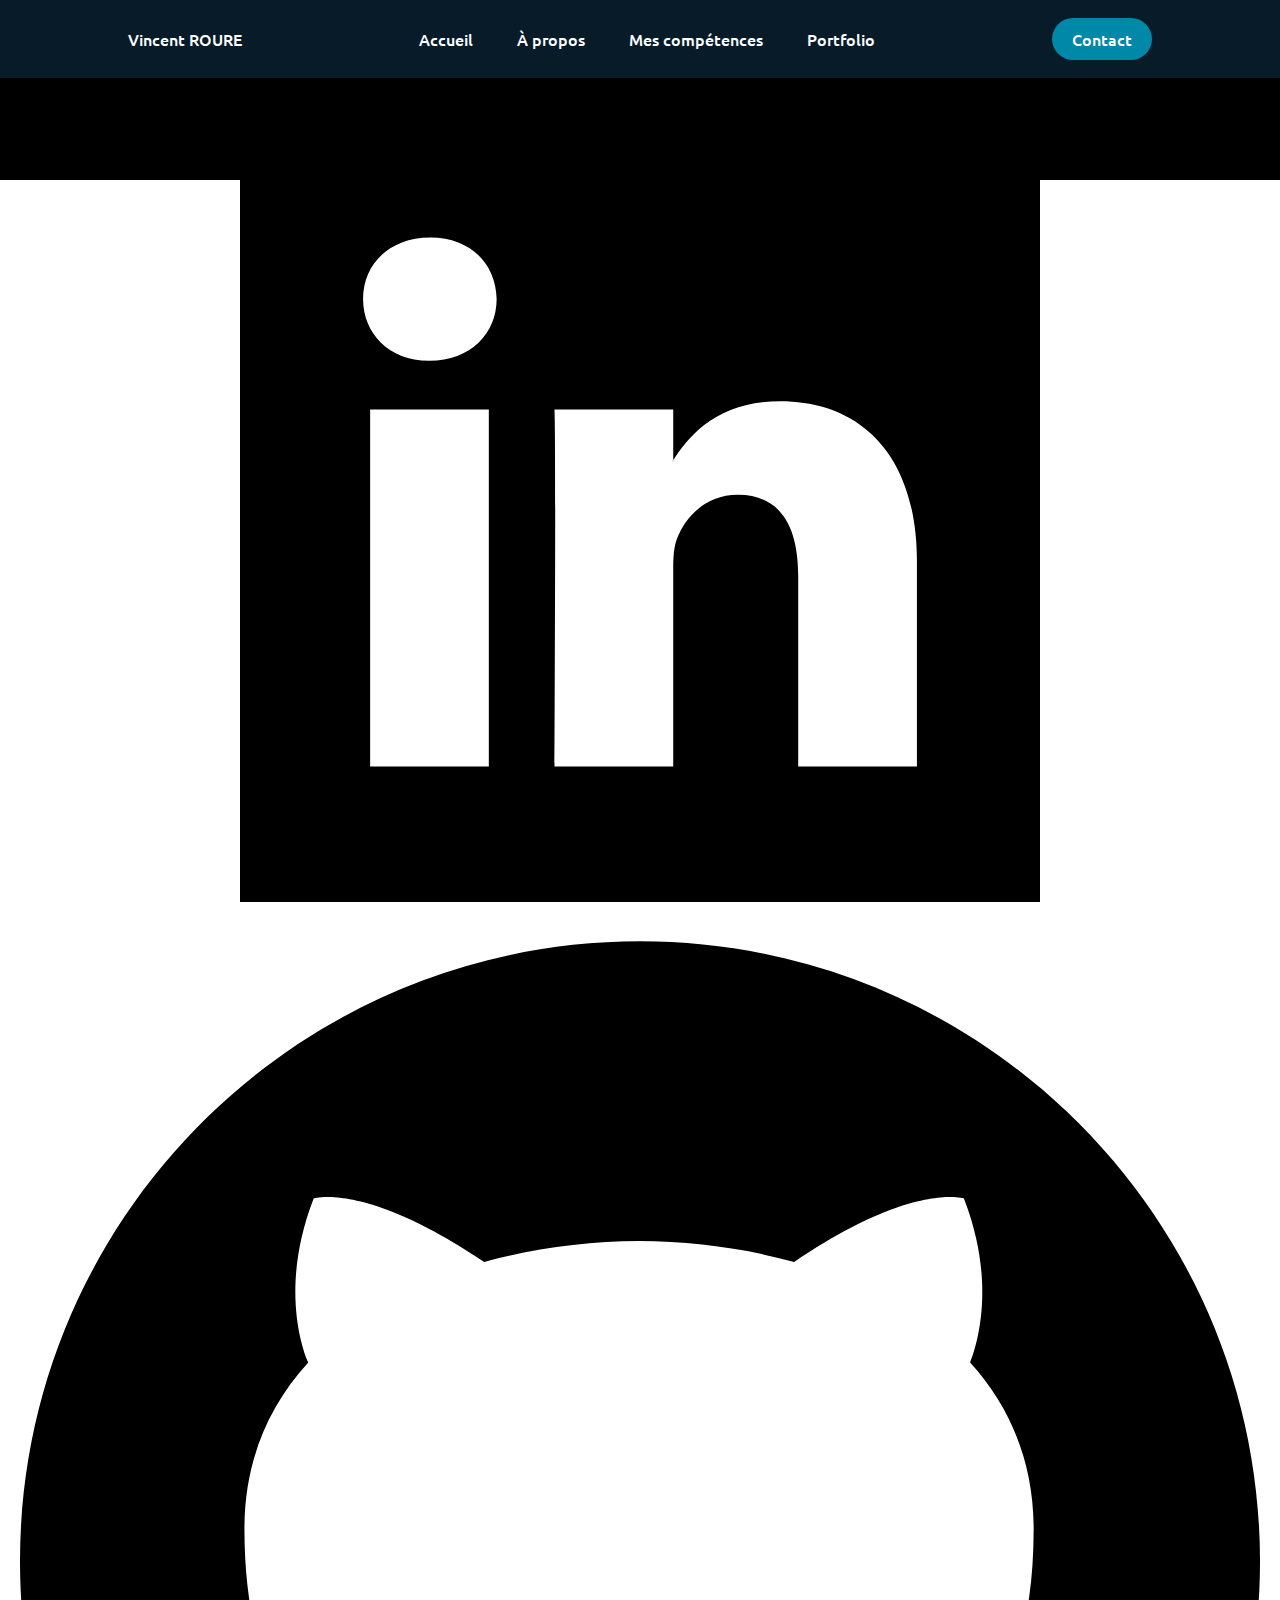
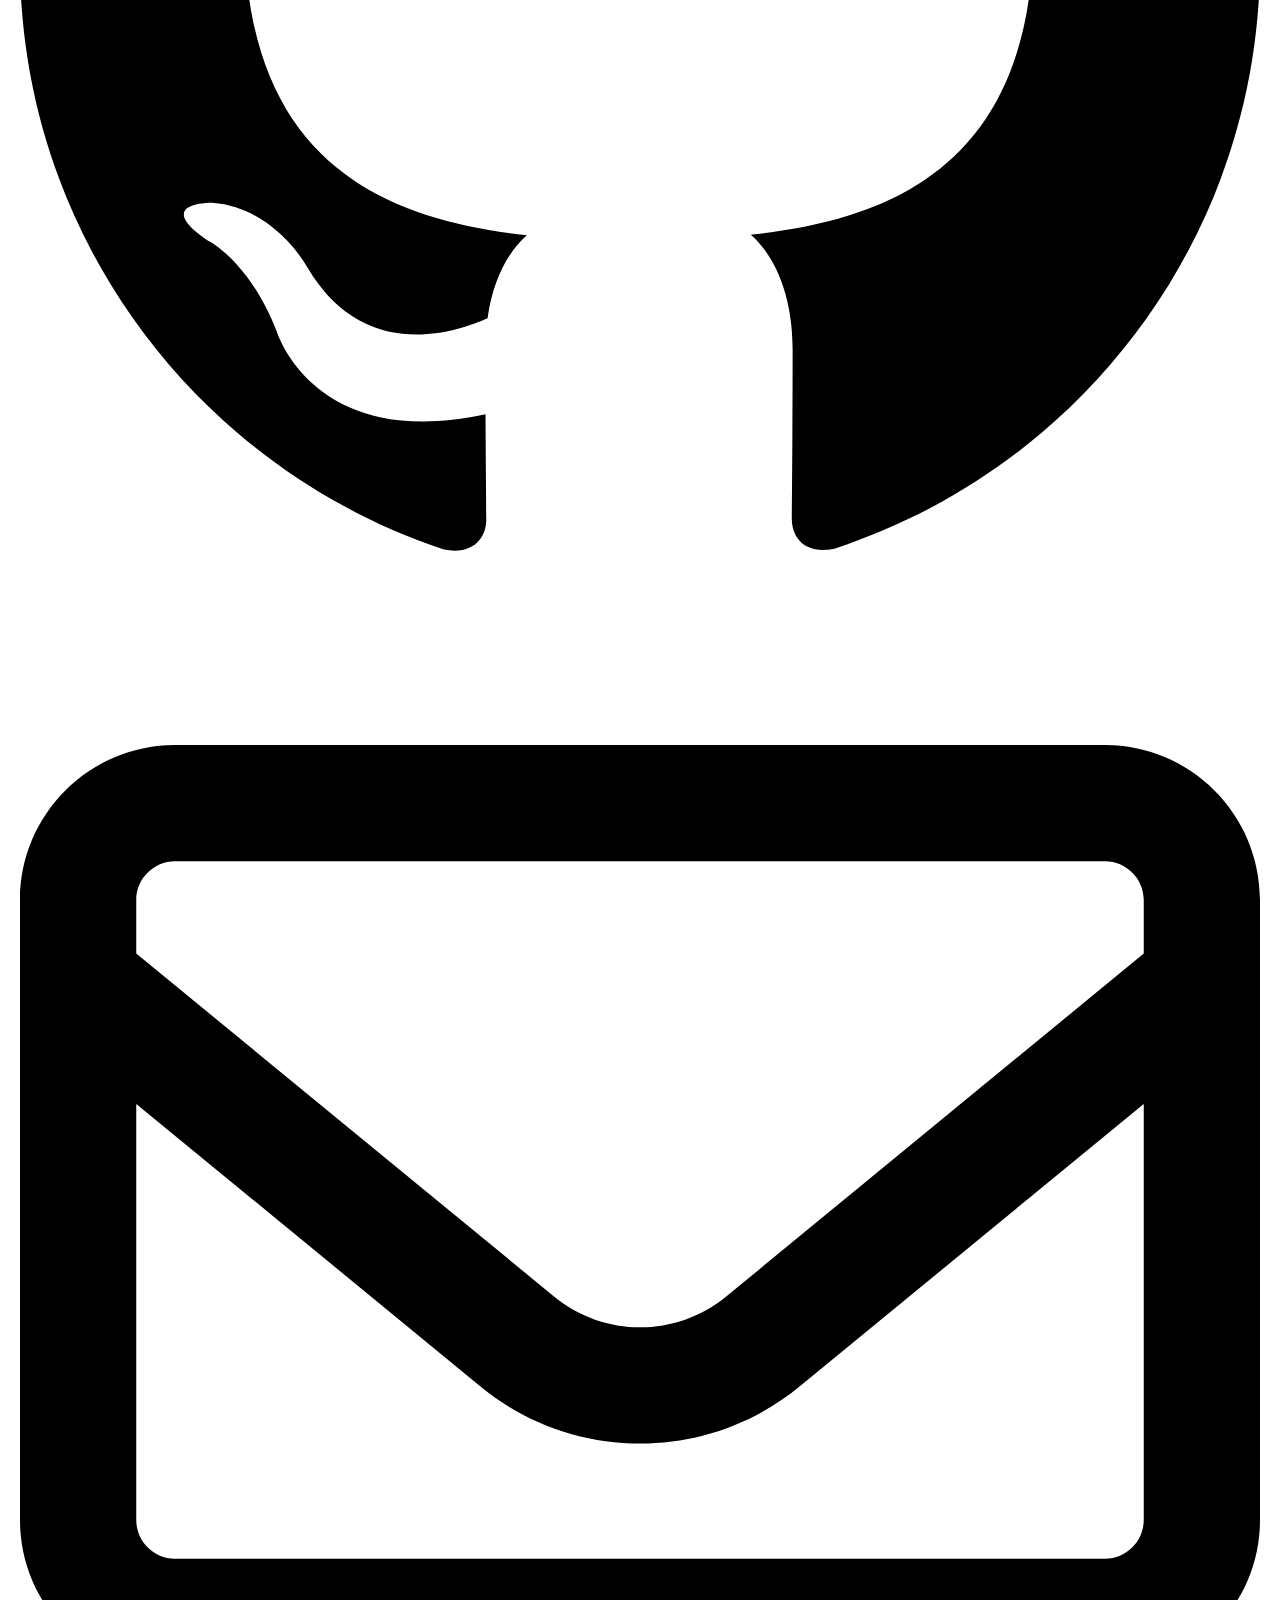
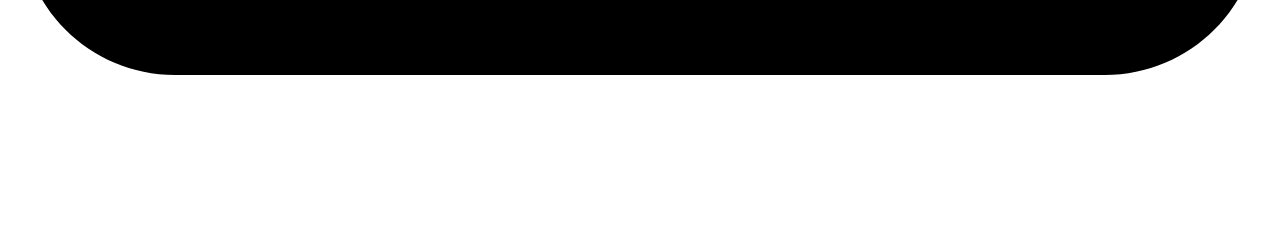
==== portfolio.html @ cc88f50d "Ajout de la page portfolio" ====
<!DOCTYPE html>
<html lang="en">
<head>
    <meta charset="UTF-8">
    <meta name="viewport" content="width=device-width, initial-scale=1.0">
    <title>Portfolio - Vincent ROURE</title>
    <link rel="stylesheet" href="/style/portfolio.css" >
    <link rel="stylesheet" href="https://cdnjs.cloudflare.com/ajax/libs/animate.css/4.1.1/animate.min.css"/>
    <link rel="stylesheet" href="https://unpkg.com/aos@2.3.1/dist/aos.css" >
    <link rel="stylesheet" href="https://cdn.jsdelivr.net/npm/swiper@11/swiper-bundle.min.css" />
</head>
<body>

    <header>
        <p class="prenom"><a href="#">Vincent ROURE</a></p>
        <div class="navbar">
            <ul class="navlink">
                <li><a href="#">Accueil</a></li>
                <li><a href="#propos">À propos</a></li>
                <li><a href="#skills">Mes compétences</a></li>
                <li><a href="#portfolio">Portfolio</a></li>
            </ul>
        </div>
        <a href="mailto:vincentroure.pro@gmail.com" class="contact"><button>Contact</button></a>
    </header>

    <footer>
        <div class="footer-text">
            <p>© 2025 Vincent Roure. <br> Tous droits réservés.</p>
        </div>
        <div class="footer-icons">
            <a href="https://www.linkedin.com/in/vincent-roure-3a3ba929b/"><img src="ressources/svg/linkedin.svg" alt="" class="white-filter"></a>
            <a href="https://github.com/ZIK3Y"><img src="ressources/svg/github.svg" alt="" class="white-filter"></a>
            <a href="mailto:vincentroure.pro@gmail.com"><img src="ressources/svg/envelope-regular.svg" alt="" class="white-filter"></a>
        </div>
    </footer>

    <script src="https://cdn.jsdelivr.net/npm/swiper@11/swiper-bundle.min.js"></script>
    <script src="https://unpkg.com/aos@2.3.1/dist/aos.js"></script>
    <script>
        var swiper = new Swiper(".mySwiper", {
        navigation: {
            nextEl: ".swiper-button-next",
            prevEl: ".swiper-button-prev",
        },
        });

        AOS.init();
    </script>
    <script src="script/script.js"></script>
    
</body>
</html>
---- style/portfolio.css ----
@import url('https://fonts.googleapis.com/css2?family=Ubuntu:ital,wght@0,300;0,400;0,500;0,700;1,300;1,400;1,500;1,700&display=swap');

* {
    box-sizing: border-box;
    padding: 0;
    margin: 0;
}

:root {
    --bg-color: #081b29;
    --second-bg-color: #112e42;
    --text-color: #ededed;
    --main-color: #00abf0;
    --black: #000000;
}

header {
    position: fixed;
    top: 0;
    left: 0;
    width: 100vw;
    padding: 2vh 10%;
    display: flex;
    justify-content: space-between;
    align-items: center;
    background-color: var(--bg-color);
    z-index: 1000;
}


li, a, button, .prenom{
    font-family: 'Ubuntu', sans-serif;
    color: white;
    font-weight: 500;
    font-size: 16px;
    text-decoration: none;

}

.navlink {
    text-decoration: none;
    list-style-type: none;
}

.navlink li {
    display: inline-block;
    padding: 0px 20px;
}

.navlink li a {
    transition: all 0.3s ease 0s;
}

.navlink li a:hover {
    color: #0088a9;
}

.contact > button {
    padding: 10px 20px;
    border-radius: 25px;
    background-color: #0088a9;
    border-style: none;
    cursor: pointer;
    transition: all 0.3s ease 0s;
}

.contact > button:hover {
    background-color: #006078;
}

footer {
    top: 0;
    left: 0;
    margin: 0;
    width: 100vw;
    height: 20vh;
    background-color: var(--black);
    text-align: center;
}

.footer-text > p {
    font-family: 'Ubuntu', sans-serif;
    color: white;
    font-weight: 400;
    font-size: 20px;
    padding: 20px 0;
}

.footer-icons > a > img {
    margin: 10px 20px ;
}
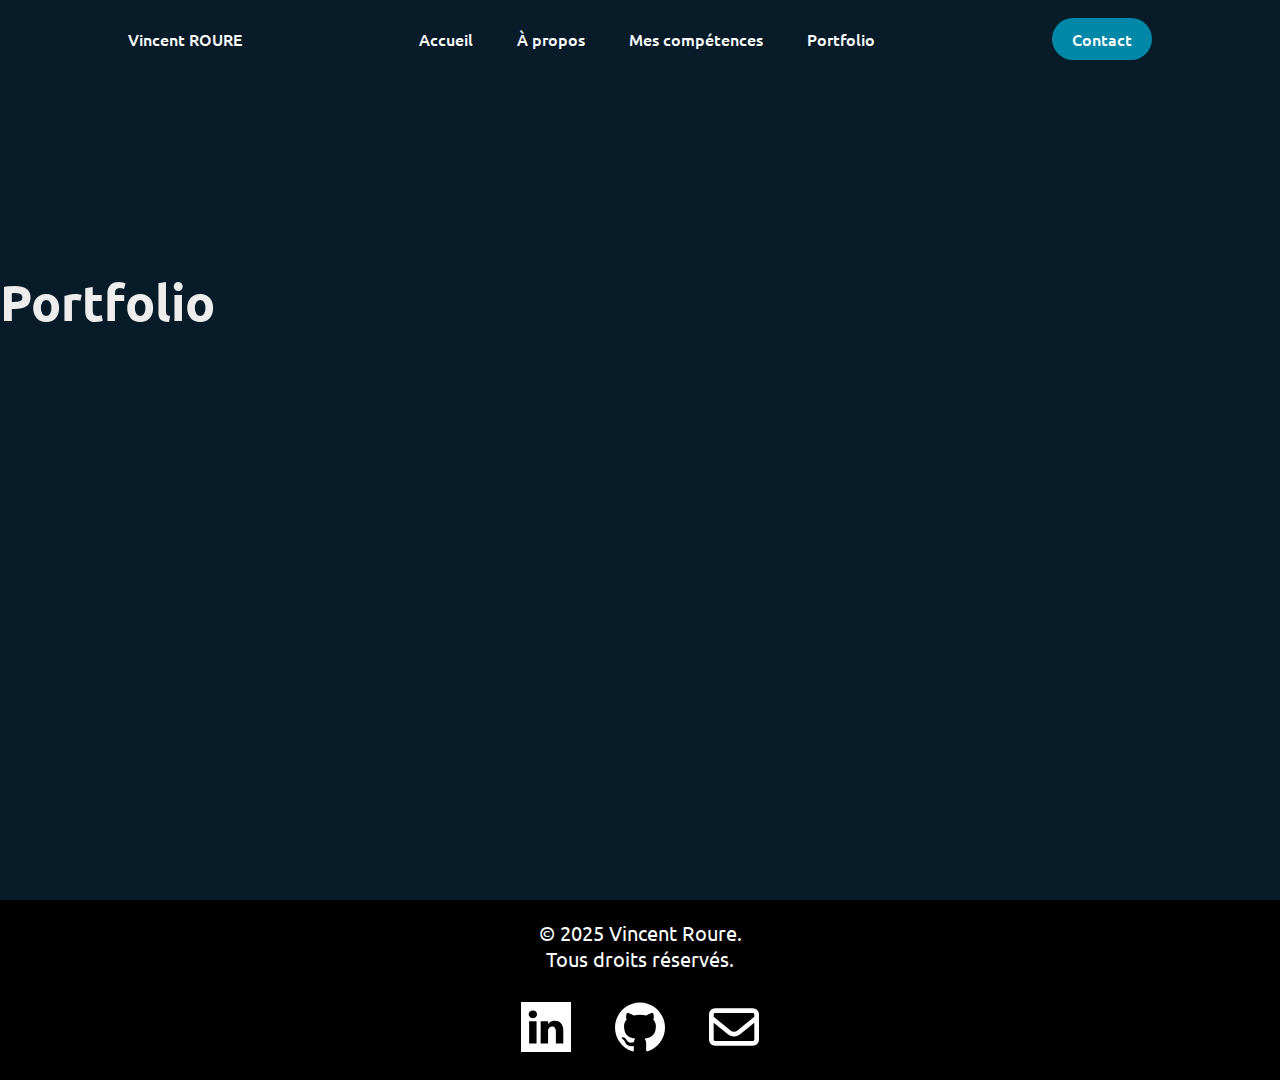
==== commit 11772479: "Modif index.html et ajout du portfolio.html" ====
--- a/portfolio.html
+++ b/portfolio.html
@@ -12,17 +12,23 @@
 <body>
 
     <header>
-        <p class="prenom"><a href="#">Vincent ROURE</a></p>
+        <p class="prenom"><a href="index.html">Vincent ROURE</a></p>
         <div class="navbar">
             <ul class="navlink">
-                <li><a href="#">Accueil</a></li>
+                <li><a href="index.html">Accueil</a></li>
                 <li><a href="#propos">À propos</a></li>
                 <li><a href="#skills">Mes compétences</a></li>
-                <li><a href="#portfolio">Portfolio</a></li>
+                <li><a href="portfolio.html">Portfolio</a></li>
             </ul>
         </div>
         <a href="mailto:vincentroure.pro@gmail.com" class="contact"><button>Contact</button></a>
     </header>
+
+
+    <div data-aos="fade-down" class="portfolio-container">
+        <h1>Portfolio</h1>
+        <h3>Lorem ipsum, dolor sit amet consectetur adipisicing elit. Amet, non deleniti assumenda cumque voluptatibus sequi adipisci, nisi aliquam sapiente accusamus quibusdam impedit? Esse illo incidunt accusantium porro cumque accusamus. Adipisci.</h3>
+    </div>
 
     <footer>
         <div class="footer-text">
--- a/style/portfolio.css
+++ b/style/portfolio.css
@@ -4,6 +4,10 @@
     box-sizing: border-box;
     padding: 0;
     margin: 0;
+}
+
+body {
+    font-family: 'Ubuntu', sans-serif;
 }
 
 :root {
@@ -68,6 +72,15 @@
     background-color: #006078;
 }
 
+.portfolio-container {
+    position: relative;
+    background-color: var(--bg-color);
+    color: var(--text-color);
+    height: 100vh;
+    width: 100vw;
+    display: flex;
+}
+
 footer {
     top: 0;
     left: 0;
@@ -89,3 +102,24 @@
 .footer-icons > a > img {
     margin: 10px 20px ;
 }
+
+.white-filter {
+    filter: invert();
+    width: 50px;
+    height: auto;
+    margin: 5px auto;
+}
+
+td > .white-filter {
+    display: block;
+}
+
+.portfolio-container > h1 {
+    font-size: 50px;
+    font-weight: 700;
+    margin: 30vh auto;
+}
+
+.portfolio-container > h3 {
+    color: #0088a9;
+}